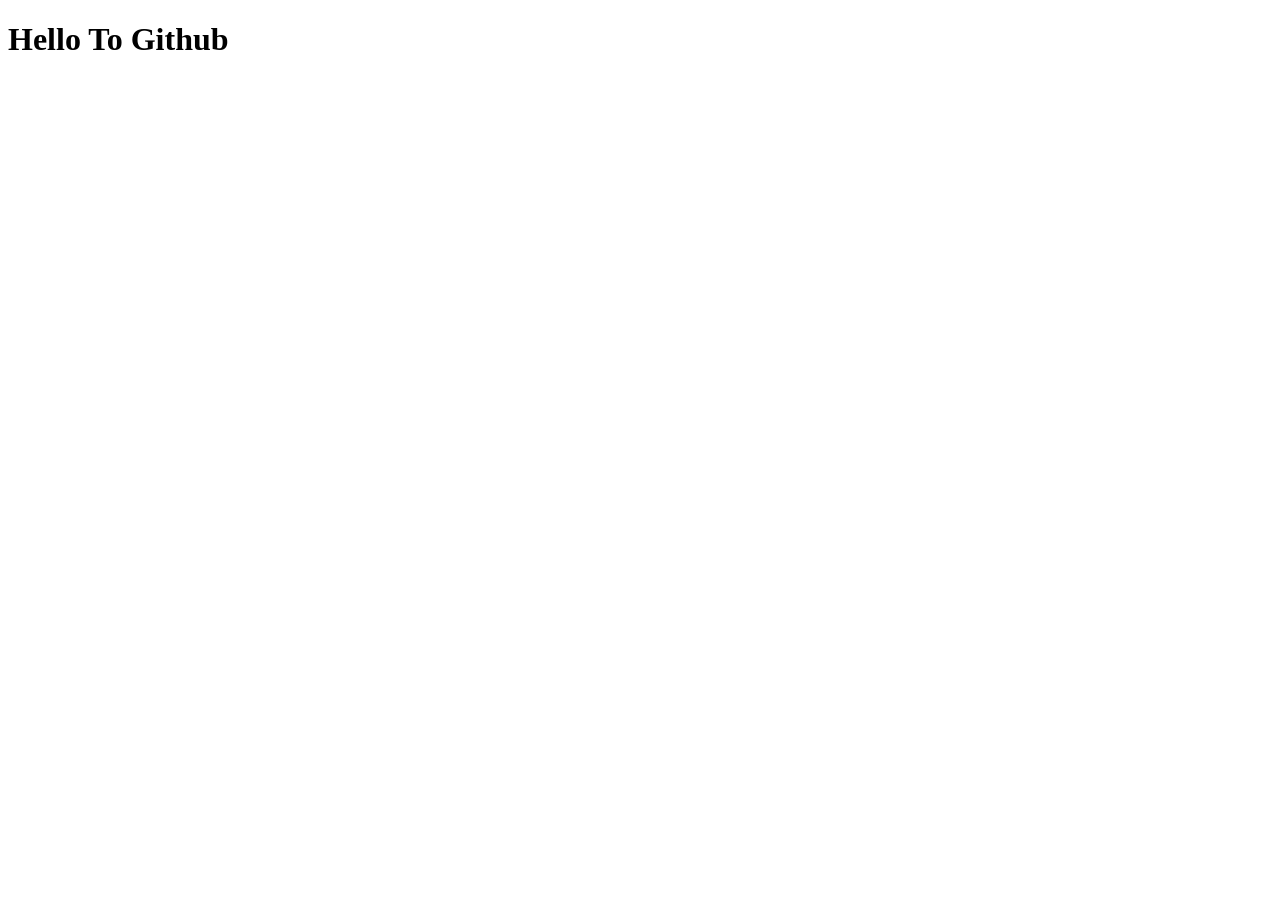
==== index.html @ 255a488f "Initial commit" ====
<!DOCTYPE html>
<html lang="en">
<head>
    <meta charset="UTF-8">
    <meta name="viewport" content="width=device-width, initial-scale=1.0">
    <title>Document</title>
</head>
<body>
    <h1>Hello To Github</h1>
</body>
</html>
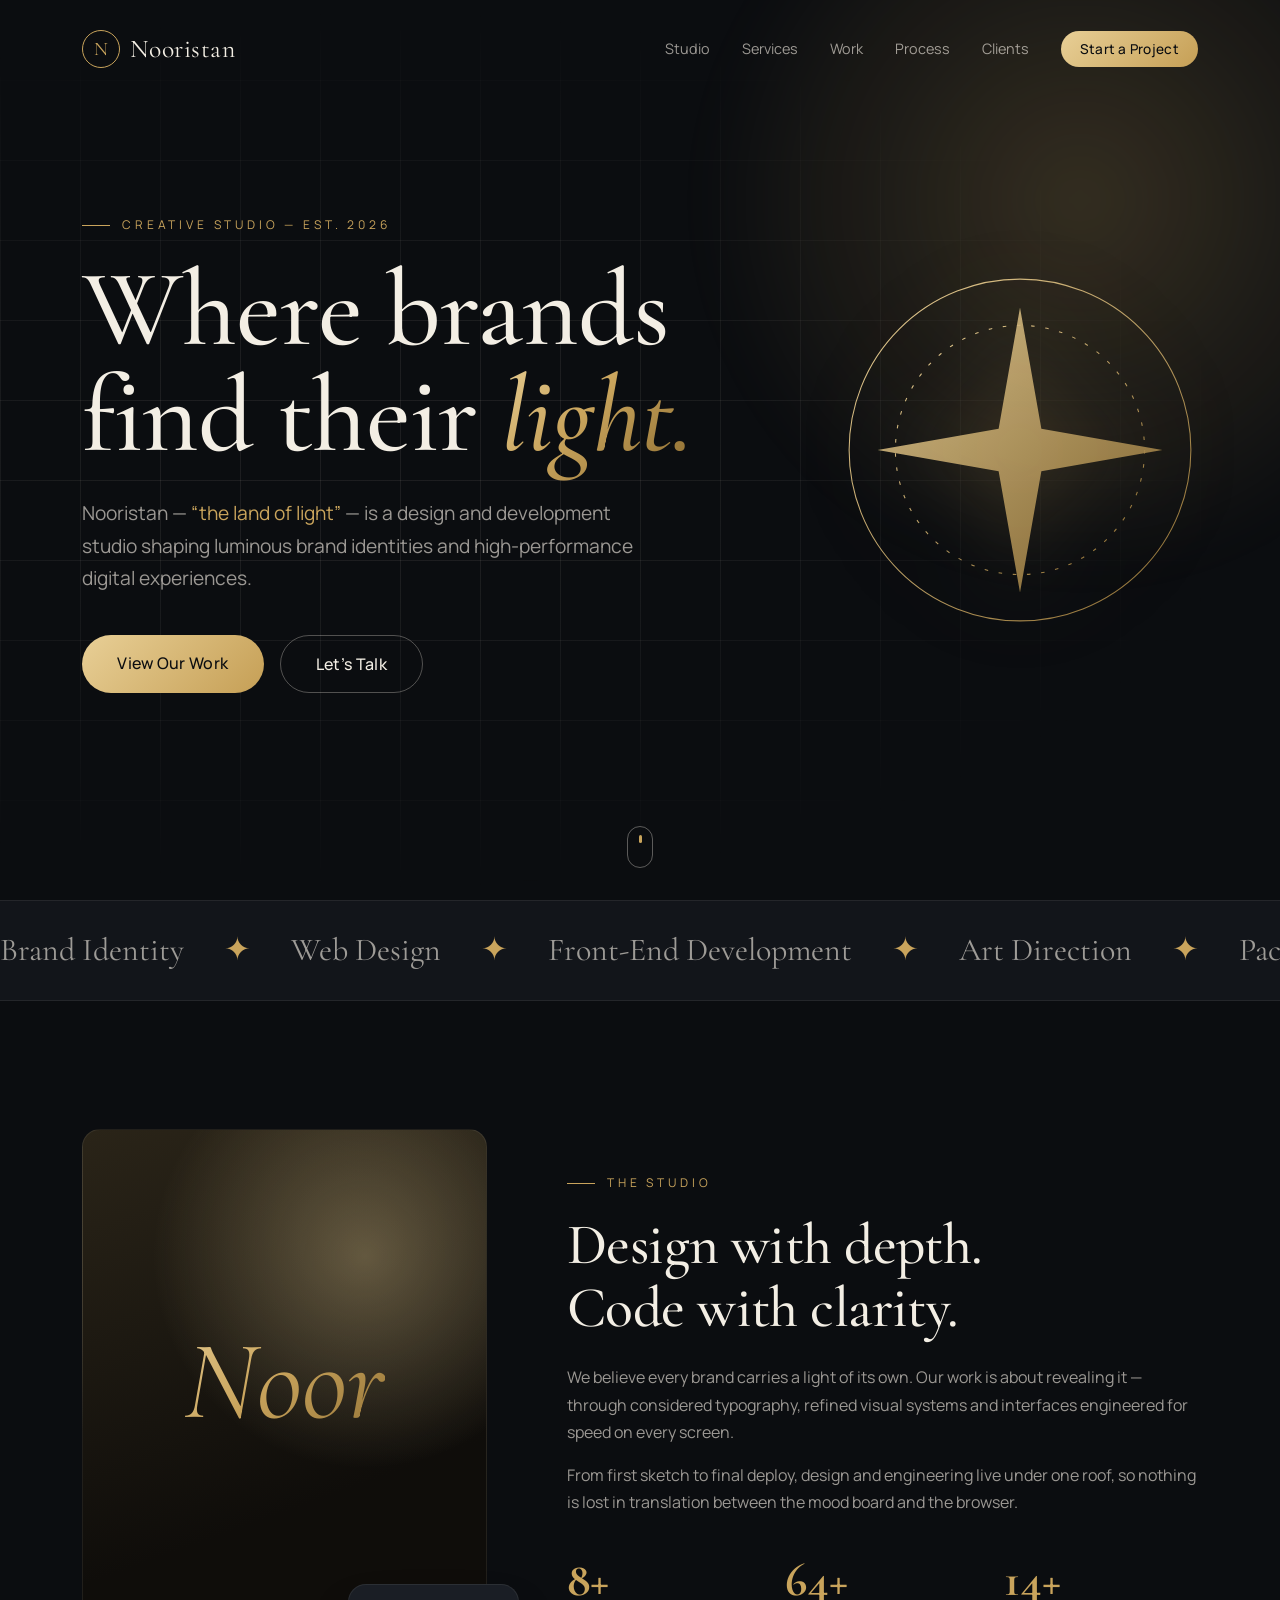
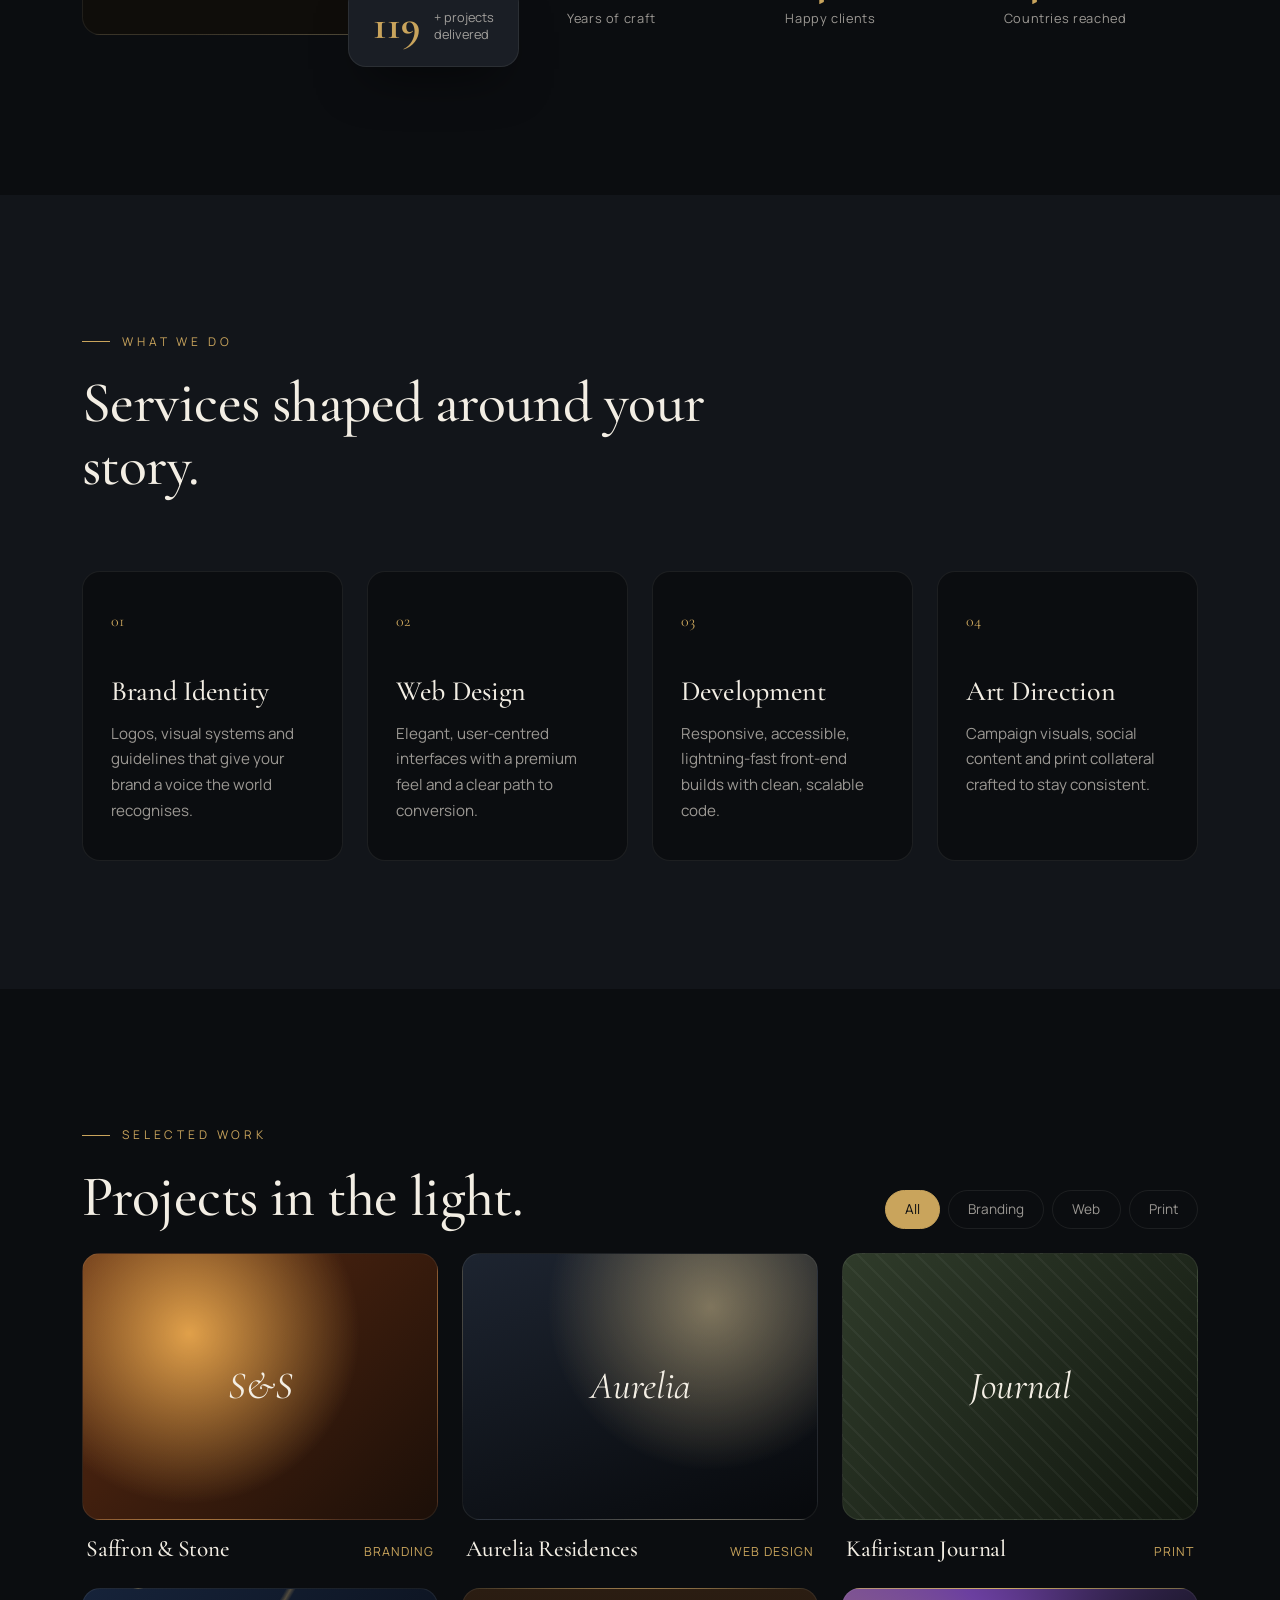
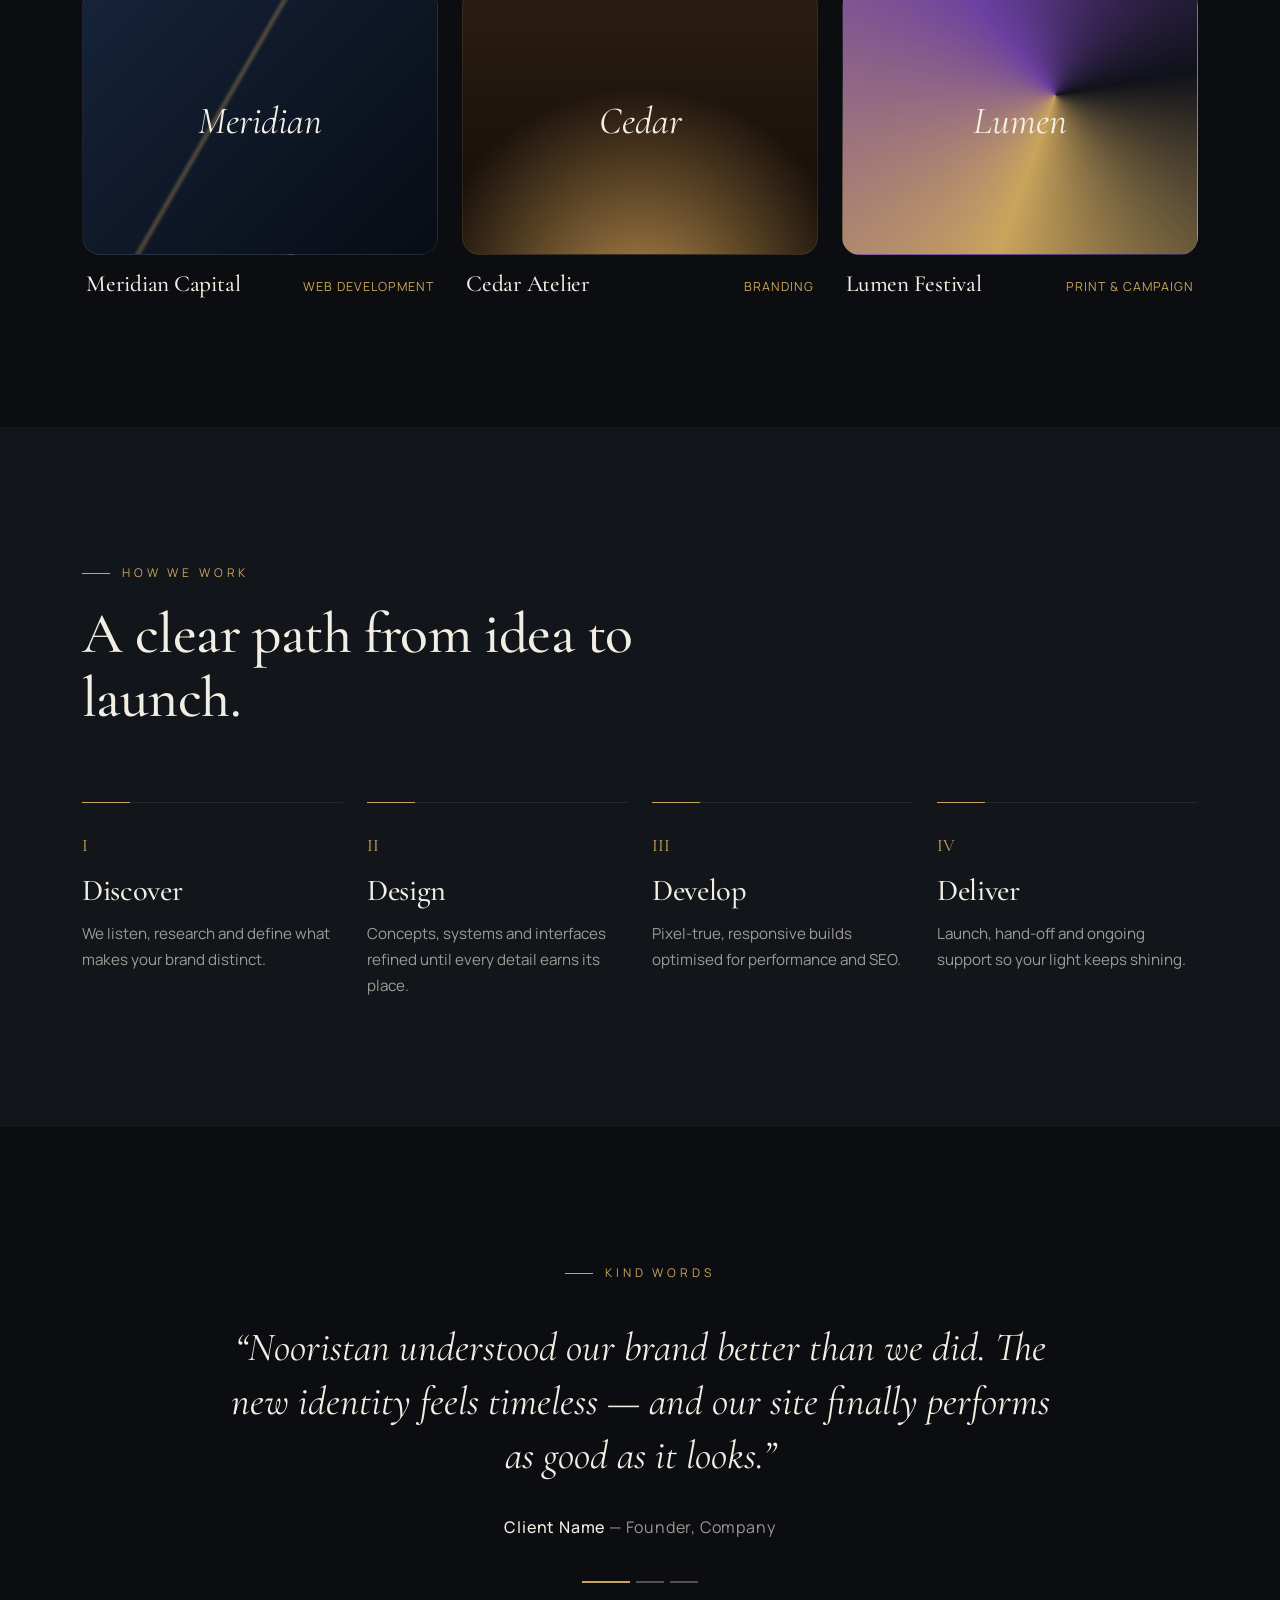
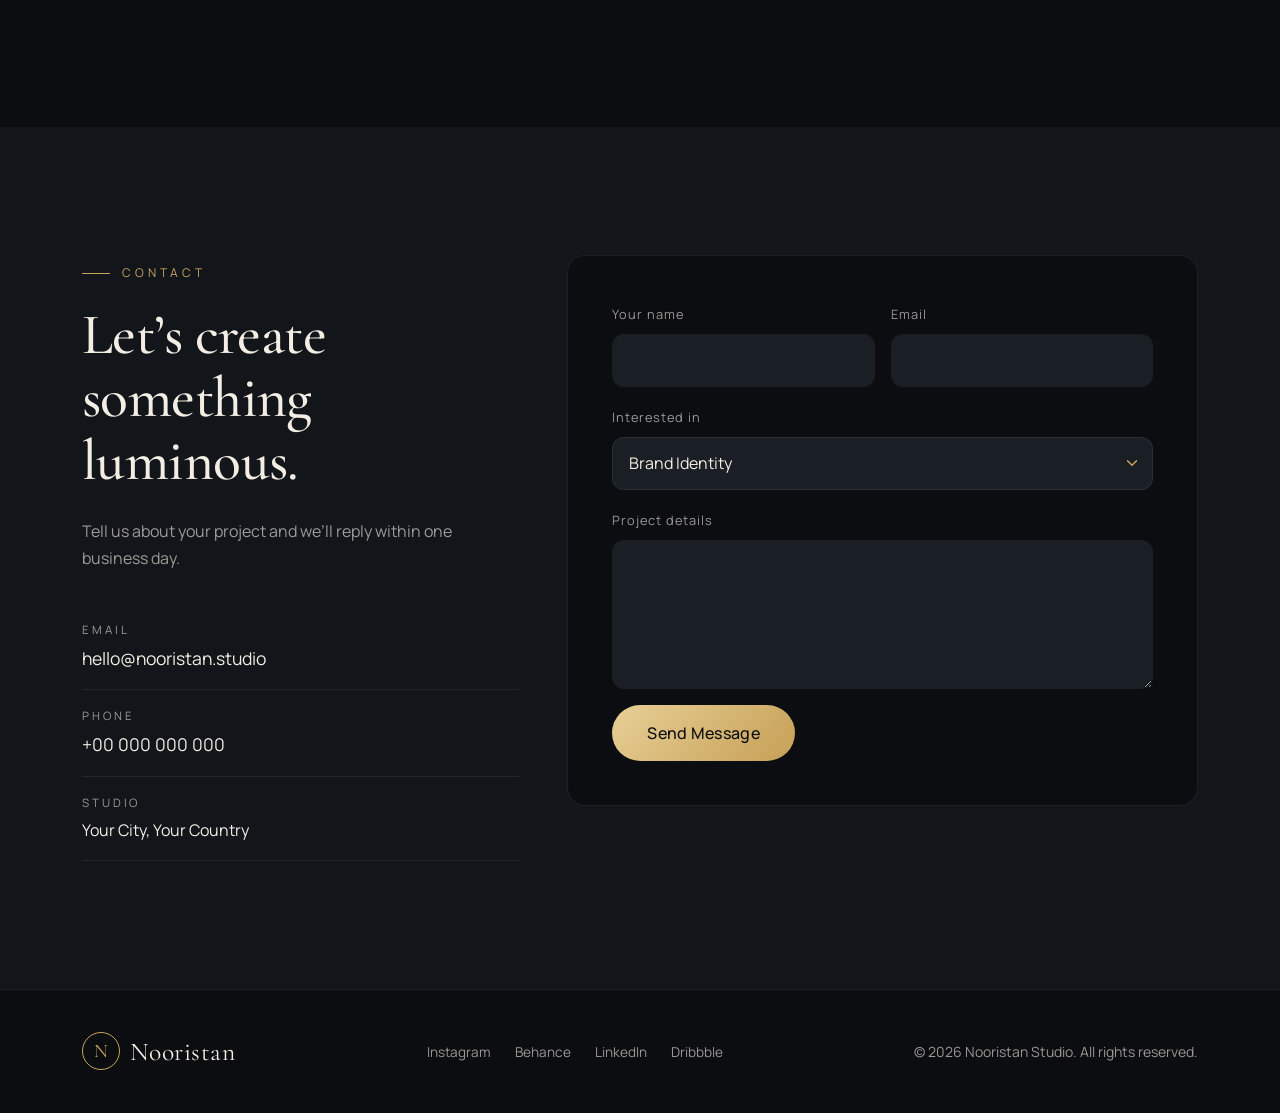
==== commit 84c95e21: "Build Nooristan creative studio portfolio site Dark luxury single-page portfolio using Bootstrap 5 a" ====
--- a/index.html
+++ b/index.html
@@ -1,11 +1,382 @@
 <!DOCTYPE html>
 <html lang="en">
 <head>
-    <meta charset="UTF-8">
-    <meta name="viewport" content="width=device-width, initial-scale=1.0">
-    <title>Document</title>
+  <meta charset="UTF-8">
+  <meta name="viewport" content="width=device-width, initial-scale=1.0">
+  <title>Nooristan — Creative Studio</title>
+  <meta name="description" content="Nooristan is a creative studio crafting brand identities, digital experiences and visual stories with light, precision and purpose.">
+  <meta name="theme-color" content="#0b0d10">
+
+  <link rel="preconnect" href="https://fonts.googleapis.com">
+  <link rel="preconnect" href="https://fonts.gstatic.com" crossorigin>
+  <link href="https://fonts.googleapis.com/css2?family=Cormorant+Garamond:ital,wght@0,400;0,500;0,600;1,400&family=Manrope:wght@300;400;500;600&display=swap" rel="stylesheet">
+  <link rel="stylesheet" href="https://cdn.jsdelivr.net/npm/bootstrap@5.3.3/dist/css/bootstrap.min.css">
+  <link rel="stylesheet" href="assets/css/style.css">
 </head>
-<body>
-    <h1>Hello To Github</h1>
+<body data-bs-spy="scroll" data-bs-target="#mainNav" data-bs-offset="90">
+
+  <!-- Preloader -->
+  <div class="preloader" aria-hidden="true">
+    <span class="preloader-mark">N</span>
+  </div>
+
+  <!-- Navigation -->
+  <nav id="mainNav" class="navbar navbar-expand-lg fixed-top">
+    <div class="container">
+      <a class="navbar-brand" href="#home">
+        <span class="brand-mark">N</span> Nooristan
+      </a>
+      <button class="navbar-toggler" type="button" data-bs-toggle="collapse" data-bs-target="#navMenu" aria-controls="navMenu" aria-expanded="false" aria-label="Toggle navigation">
+        <span class="toggler-line"></span>
+        <span class="toggler-line"></span>
+      </button>
+      <div class="collapse navbar-collapse" id="navMenu">
+        <ul class="navbar-nav ms-auto align-items-lg-center">
+          <li class="nav-item"><a class="nav-link" href="#about">Studio</a></li>
+          <li class="nav-item"><a class="nav-link" href="#services">Services</a></li>
+          <li class="nav-item"><a class="nav-link" href="#work">Work</a></li>
+          <li class="nav-item"><a class="nav-link" href="#process">Process</a></li>
+          <li class="nav-item"><a class="nav-link" href="#testimonials">Clients</a></li>
+          <li class="nav-item ms-lg-3"><a class="btn btn-gold btn-sm" href="#contact">Start a Project</a></li>
+        </ul>
+      </div>
+    </div>
+  </nav>
+
+  <!-- Hero -->
+  <header id="home" class="hero">
+    <div class="hero-glow"></div>
+    <div class="hero-grid"></div>
+    <div class="container position-relative">
+      <div class="row align-items-center min-vh-100 py-5">
+        <div class="col-lg-8">
+          <p class="eyebrow reveal">Creative Studio — Est. 2026</p>
+          <h1 class="hero-title reveal">
+            Where brands<br>
+            find their <em>light.</em>
+          </h1>
+          <p class="hero-lead reveal">
+            Nooristan — <span class="text-gold">“the land of light”</span> — is a design and development studio
+            shaping luminous brand identities and high-performance digital experiences.
+          </p>
+          <div class="d-flex flex-wrap gap-3 reveal">
+            <a href="#work" class="btn btn-gold btn-lg">View Our Work</a>
+            <a href="#contact" class="btn btn-outline-ivory btn-lg">Let’s Talk</a>
+          </div>
+        </div>
+        <div class="col-lg-4 d-none d-lg-block">
+          <div class="hero-emblem reveal">
+            <svg viewBox="0 0 200 200" aria-hidden="true">
+              <defs>
+                <linearGradient id="g1" x1="0" y1="0" x2="1" y2="1">
+                  <stop offset="0" stop-color="#e8cf96"/>
+                  <stop offset="1" stop-color="#8a6a2f"/>
+                </linearGradient>
+              </defs>
+              <circle cx="100" cy="100" r="96" fill="none" stroke="url(#g1)" stroke-width=".6"/>
+              <circle cx="100" cy="100" r="70" fill="none" stroke="url(#g1)" stroke-width=".6" stroke-dasharray="2 6"/>
+              <path d="M100 20 L112 88 L180 100 L112 112 L100 180 L88 112 L20 100 L88 88 Z" fill="url(#g1)" opacity=".9"/>
+            </svg>
+          </div>
+        </div>
+      </div>
+    </div>
+    <a href="#about" class="scroll-cue" aria-label="Scroll to studio section"><span></span></a>
+  </header>
+
+  <!-- Marquee -->
+  <div class="marquee" aria-hidden="true">
+    <div class="marquee-track">
+      <span>Brand Identity</span><span>✦</span><span>Web Design</span><span>✦</span><span>Front-End Development</span><span>✦</span>
+      <span>Art Direction</span><span>✦</span><span>Packaging</span><span>✦</span><span>UI Design</span><span>✦</span>
+      <span>Brand Identity</span><span>✦</span><span>Web Design</span><span>✦</span><span>Front-End Development</span><span>✦</span>
+      <span>Art Direction</span><span>✦</span><span>Packaging</span><span>✦</span><span>UI Design</span><span>✦</span>
+    </div>
+  </div>
+
+  <!-- About -->
+  <section id="about" class="section">
+    <div class="container">
+      <div class="row g-4 g-lg-5 align-items-center">
+        <div class="col-lg-5">
+          <div class="about-visual reveal">
+            <div class="about-frame">
+              <span class="about-word">Noor</span>
+            </div>
+            <div class="about-badge">
+              <strong data-count="120">0</strong><span>+ projects<br>delivered</span>
+            </div>
+          </div>
+        </div>
+        <div class="col-lg-7">
+          <p class="eyebrow reveal">The Studio</p>
+          <h2 class="section-title reveal">Design with depth.<br>Code with clarity.</h2>
+          <p class="text-muted-ivory reveal">
+            We believe every brand carries a light of its own. Our work is about revealing it — through
+            considered typography, refined visual systems and interfaces engineered for speed on every screen.
+          </p>
+          <p class="text-muted-ivory reveal">
+            From first sketch to final deploy, design and engineering live under one roof, so nothing is lost
+            in translation between the mood board and the browser.
+          </p>
+          <div class="row g-4 mt-2 stats">
+            <div class="col-4 reveal"><strong data-count="8">0</strong><span>Years of craft</span></div>
+            <div class="col-4 reveal"><strong data-count="65">0</strong><span>Happy clients</span></div>
+            <div class="col-4 reveal"><strong data-count="14">0</strong><span>Countries reached</span></div>
+          </div>
+        </div>
+      </div>
+    </div>
+  </section>
+
+  <!-- Services -->
+  <section id="services" class="section section-alt">
+    <div class="container">
+      <div class="row mb-5">
+        <div class="col-lg-7">
+          <p class="eyebrow reveal">What We Do</p>
+          <h2 class="section-title reveal">Services shaped around your story.</h2>
+        </div>
+      </div>
+      <div class="row g-4">
+        <div class="col-md-6 col-lg-3">
+          <article class="service-card reveal">
+            <span class="service-num">01</span>
+            <h3>Brand Identity</h3>
+            <p>Logos, visual systems and guidelines that give your brand a voice the world recognises.</p>
+          </article>
+        </div>
+        <div class="col-md-6 col-lg-3">
+          <article class="service-card reveal">
+            <span class="service-num">02</span>
+            <h3>Web Design</h3>
+            <p>Elegant, user-centred interfaces with a premium feel and a clear path to conversion.</p>
+          </article>
+        </div>
+        <div class="col-md-6 col-lg-3">
+          <article class="service-card reveal">
+            <span class="service-num">03</span>
+            <h3>Development</h3>
+            <p>Responsive, accessible, lightning-fast front-end builds with clean, scalable code.</p>
+          </article>
+        </div>
+        <div class="col-md-6 col-lg-3">
+          <article class="service-card reveal">
+            <span class="service-num">04</span>
+            <h3>Art Direction</h3>
+            <p>Campaign visuals, social content and print collateral crafted to stay consistent.</p>
+          </article>
+        </div>
+      </div>
+    </div>
+  </section>
+
+  <!-- Work / Portfolio -->
+  <section id="work" class="section">
+    <div class="container">
+      <div class="row align-items-end mb-4 g-3">
+        <div class="col-lg-6">
+          <p class="eyebrow reveal">Selected Work</p>
+          <h2 class="section-title reveal mb-0">Projects in the light.</h2>
+        </div>
+        <div class="col-lg-6">
+          <ul class="work-filter reveal" role="tablist">
+            <li><button class="active" data-filter="all">All</button></li>
+            <li><button data-filter="branding">Branding</button></li>
+            <li><button data-filter="web">Web</button></li>
+            <li><button data-filter="print">Print</button></li>
+          </ul>
+        </div>
+      </div>
+
+      <div class="row g-4 work-grid">
+        <div class="col-md-6 col-lg-4 work-item" data-category="branding">
+          <a href="#" class="work-card reveal" data-bs-toggle="modal" data-bs-target="#workModal"
+             data-title="Saffron &amp; Stone" data-cat="Branding" data-art="art-1"
+             data-desc="A full identity for a luxury spice house — gilded monogram, warm earth palette and packaging system.">
+            <div class="work-art art-1"><span>S&amp;S</span></div>
+            <div class="work-meta"><h3>Saffron &amp; Stone</h3><span>Branding</span></div>
+          </a>
+        </div>
+        <div class="col-md-6 col-lg-4 work-item" data-category="web">
+          <a href="#" class="work-card reveal" data-bs-toggle="modal" data-bs-target="#workModal"
+             data-title="Aurelia Residences" data-cat="Web Design" data-art="art-2"
+             data-desc="A dark-mode real-estate experience with cinematic scroll, booking flow and sub-second load times.">
+            <div class="work-art art-2"><span>Aurelia</span></div>
+            <div class="work-meta"><h3>Aurelia Residences</h3><span>Web Design</span></div>
+          </a>
+        </div>
+        <div class="col-md-6 col-lg-4 work-item" data-category="print">
+          <a href="#" class="work-card reveal" data-bs-toggle="modal" data-bs-target="#workModal"
+             data-title="Kafiristan Journal" data-cat="Print" data-art="art-3"
+             data-desc="Editorial design for a travel quarterly celebrating mountain cultures, cedar forests and craft.">
+            <div class="work-art art-3"><span>Journal</span></div>
+            <div class="work-meta"><h3>Kafiristan Journal</h3><span>Print</span></div>
+          </a>
+        </div>
+        <div class="col-md-6 col-lg-4 work-item" data-category="web">
+          <a href="#" class="work-card reveal" data-bs-toggle="modal" data-bs-target="#workModal"
+             data-title="Meridian Capital" data-cat="Web Development" data-art="art-4"
+             data-desc="A corporate site for an investment firm — data-rich, accessible and built on a reusable component system.">
+            <div class="work-art art-4"><span>Meridian</span></div>
+            <div class="work-meta"><h3>Meridian Capital</h3><span>Web Development</span></div>
+          </a>
+        </div>
+        <div class="col-md-6 col-lg-4 work-item" data-category="branding">
+          <a href="#" class="work-card reveal" data-bs-toggle="modal" data-bs-target="#workModal"
+             data-title="Cedar Atelier" data-cat="Branding" data-art="art-5"
+             data-desc="Identity and signage for a woodcraft atelier, inspired by hand-carved patterns from the valleys.">
+            <div class="work-art art-5"><span>Cedar</span></div>
+            <div class="work-meta"><h3>Cedar Atelier</h3><span>Branding</span></div>
+          </a>
+        </div>
+        <div class="col-md-6 col-lg-4 work-item" data-category="print">
+          <a href="#" class="work-card reveal" data-bs-toggle="modal" data-bs-target="#workModal"
+             data-title="Lumen Festival" data-cat="Print &amp; Campaign" data-art="art-6"
+             data-desc="Posters, tickets and outdoor campaign for a festival of light and music.">
+            <div class="work-art art-6"><span>Lumen</span></div>
+            <div class="work-meta"><h3>Lumen Festival</h3><span>Print &amp; Campaign</span></div>
+          </a>
+        </div>
+      </div>
+    </div>
+  </section>
+
+  <!-- Process -->
+  <section id="process" class="section section-alt">
+    <div class="container">
+      <div class="row mb-5">
+        <div class="col-lg-7">
+          <p class="eyebrow reveal">How We Work</p>
+          <h2 class="section-title reveal">A clear path from idea to launch.</h2>
+        </div>
+      </div>
+      <div class="row g-4 process">
+        <div class="col-sm-6 col-lg-3 reveal"><div class="process-step"><span>I</span><h3>Discover</h3><p>We listen, research and define what makes your brand distinct.</p></div></div>
+        <div class="col-sm-6 col-lg-3 reveal"><div class="process-step"><span>II</span><h3>Design</h3><p>Concepts, systems and interfaces refined until every detail earns its place.</p></div></div>
+        <div class="col-sm-6 col-lg-3 reveal"><div class="process-step"><span>III</span><h3>Develop</h3><p>Pixel-true, responsive builds optimised for performance and SEO.</p></div></div>
+        <div class="col-sm-6 col-lg-3 reveal"><div class="process-step"><span>IV</span><h3>Deliver</h3><p>Launch, hand-off and ongoing support so your light keeps shining.</p></div></div>
+      </div>
+    </div>
+  </section>
+
+  <!-- Testimonials -->
+  <section id="testimonials" class="section">
+    <div class="container">
+      <div class="row justify-content-center text-center">
+        <div class="col-lg-9">
+          <p class="eyebrow reveal">Kind Words</p>
+          <div id="quoteCarousel" class="carousel slide reveal" data-bs-ride="carousel" data-bs-interval="6000">
+            <div class="carousel-inner">
+              <div class="carousel-item active">
+                <blockquote class="quote">“Nooristan understood our brand better than we did. The new identity feels timeless — and our site finally performs as good as it looks.”</blockquote>
+                <p class="quote-author">Client Name <span>— Founder, Company</span></p>
+              </div>
+              <div class="carousel-item">
+                <blockquote class="quote">“Rare to find designers who also write such clean code. Every screen was polished, every deadline met.”</blockquote>
+                <p class="quote-author">Client Name <span>— Marketing Lead, Company</span></p>
+              </div>
+              <div class="carousel-item">
+                <blockquote class="quote">“From the first call to launch day, the process felt calm, considered and genuinely collaborative.”</blockquote>
+                <p class="quote-author">Client Name <span>— CEO, Company</span></p>
+              </div>
+            </div>
+            <div class="carousel-indicators position-static mt-4">
+              <button type="button" data-bs-target="#quoteCarousel" data-bs-slide-to="0" class="active" aria-current="true" aria-label="Testimonial 1"></button>
+              <button type="button" data-bs-target="#quoteCarousel" data-bs-slide-to="1" aria-label="Testimonial 2"></button>
+              <button type="button" data-bs-target="#quoteCarousel" data-bs-slide-to="2" aria-label="Testimonial 3"></button>
+            </div>
+          </div>
+        </div>
+      </div>
+    </div>
+  </section>
+
+  <!-- Contact -->
+  <section id="contact" class="section section-alt">
+    <div class="container">
+      <div class="row g-4 g-lg-5">
+        <div class="col-lg-5">
+          <p class="eyebrow reveal">Contact</p>
+          <h2 class="section-title reveal">Let’s create something luminous.</h2>
+          <p class="text-muted-ivory reveal">Tell us about your project and we’ll reply within one business day.</p>
+          <ul class="contact-list reveal">
+            <li><span>Email</span><a href="mailto:hello@nooristan.studio">hello@nooristan.studio</a></li>
+            <li><span>Phone</span><a href="tel:+000000000">+00 000 000 000</a></li>
+            <li><span>Studio</span>Your City, Your Country</li>
+          </ul>
+        </div>
+        <div class="col-lg-7">
+          <form id="contactForm" class="contact-form reveal" novalidate>
+            <div class="row g-3">
+              <div class="col-md-6">
+                <label for="name" class="form-label">Your name</label>
+                <input type="text" class="form-control" id="name" required>
+                <div class="invalid-feedback">Please enter your name.</div>
+              </div>
+              <div class="col-md-6">
+                <label for="email" class="form-label">Email</label>
+                <input type="email" class="form-control" id="email" required>
+                <div class="invalid-feedback">Please enter a valid email.</div>
+              </div>
+              <div class="col-12">
+                <label for="service" class="form-label">Interested in</label>
+                <select class="form-select" id="service">
+                  <option>Brand Identity</option>
+                  <option>Web Design &amp; Development</option>
+                  <option>Art Direction</option>
+                  <option>Something else</option>
+                </select>
+              </div>
+              <div class="col-12">
+                <label for="message" class="form-label">Project details</label>
+                <textarea class="form-control" id="message" rows="5" required></textarea>
+                <div class="invalid-feedback">Please share a few details.</div>
+              </div>
+              <div class="col-12 d-flex align-items-center gap-3 flex-wrap">
+                <button type="submit" class="btn btn-gold btn-lg">Send Message</button>
+                <span class="form-status" role="status"></span>
+              </div>
+            </div>
+          </form>
+        </div>
+      </div>
+    </div>
+  </section>
+
+  <!-- Footer -->
+  <footer class="footer">
+    <div class="container d-flex flex-column flex-md-row justify-content-between align-items-center gap-3">
+      <a class="navbar-brand" href="#home"><span class="brand-mark">N</span> Nooristan</a>
+      <ul class="social">
+        <li><a href="#" aria-label="Instagram">Instagram</a></li>
+        <li><a href="#" aria-label="Behance">Behance</a></li>
+        <li><a href="#" aria-label="LinkedIn">LinkedIn</a></li>
+        <li><a href="#" aria-label="Dribbble">Dribbble</a></li>
+      </ul>
+      <p class="mb-0 small">© <span id="year"></span> Nooristan Studio. All rights reserved.</p>
+    </div>
+  </footer>
+
+  <a href="#home" class="back-to-top" aria-label="Back to top">↑</a>
+
+  <!-- Project modal -->
+  <div class="modal fade" id="workModal" tabindex="-1" aria-labelledby="workModalTitle" aria-hidden="true">
+    <div class="modal-dialog modal-dialog-centered modal-lg">
+      <div class="modal-content">
+        <button type="button" class="btn-close btn-close-white" data-bs-dismiss="modal" aria-label="Close"></button>
+        <div class="work-art modal-art"><span></span></div>
+        <div class="modal-body p-4 p-md-5">
+          <p class="eyebrow mb-2" id="workModalCat"></p>
+          <h3 class="section-title h2" id="workModalTitle"></h3>
+          <p class="text-muted-ivory mb-0" id="workModalDesc"></p>
+        </div>
+      </div>
+    </div>
+  </div>
+
+  <script src="https://code.jquery.com/jquery-3.7.1.min.js"></script>
+  <script src="https://cdn.jsdelivr.net/npm/bootstrap@5.3.3/dist/js/bootstrap.bundle.min.js"></script>
+  <script src="assets/js/main.js"></script>
 </body>
-</html>+</html>
--- a/assets/css/style.css
+++ b/assets/css/style.css
@@ -0,0 +1,336 @@
+/* ==========================================================
+   Nooristan — Creative Studio
+   Design tokens
+   ========================================================== */
+:root {
+  --ink: #0b0d10;
+  --ink-2: #12151a;
+  --ink-3: #1a1e25;
+  --line: rgba(243, 238, 228, .08);
+  --ivory: #f3eee4;
+  --ivory-muted: rgba(243, 238, 228, .62);
+  --gold: #c9a45c;
+  --gold-light: #e8cf96;
+  --gold-dark: #8a6a2f;
+  --gold-grad: linear-gradient(135deg, var(--gold-light), var(--gold) 45%, var(--gold-dark));
+
+  --font-display: "Cormorant Garamond", Georgia, serif;
+  --font-body: "Manrope", system-ui, -apple-system, sans-serif;
+
+  --radius: 18px;
+  --ease: cubic-bezier(.22, 1, .36, 1);
+  --section-pad: clamp(5rem, 10vw, 8.5rem);
+}
+
+/* ---------- Base ---------- */
+html { scroll-behavior: smooth; }
+body {
+  background: var(--ink);
+  color: var(--ivory);
+  font-family: var(--font-body);
+  font-weight: 400;
+  line-height: 1.7;
+  overflow-x: hidden;
+  -webkit-font-smoothing: antialiased;
+}
+::selection { background: var(--gold); color: var(--ink); }
+a { color: var(--gold); text-decoration: none; transition: color .3s var(--ease); }
+a:hover { color: var(--gold-light); }
+h1, h2, h3 { font-family: var(--font-display); font-weight: 500; letter-spacing: -.01em; }
+
+.text-gold { color: var(--gold); }
+.text-muted-ivory { color: var(--ivory-muted); }
+
+.eyebrow {
+  font-size: .75rem;
+  letter-spacing: .32em;
+  text-transform: uppercase;
+  color: var(--gold);
+  margin-bottom: 1.25rem;
+  display: inline-flex;
+  align-items: center;
+  gap: .75rem;
+}
+.eyebrow::before { content: ""; width: 28px; height: 1px; background: var(--gold); }
+
+.section { padding: var(--section-pad) 0; position: relative; }
+.section-alt { background: var(--ink-2); }
+.section-title {
+  font-size: clamp(2.2rem, 4.5vw, 3.6rem);
+  line-height: 1.1;
+  margin-bottom: 1.5rem;
+}
+
+@media (max-width: 575.98px) { .container { padding-inline: 1rem; } }
+
+/* ---------- Buttons ---------- */
+.btn { border-radius: 100px; font-weight: 500; letter-spacing: .02em; padding: .8rem 1.8rem; transition: all .4s var(--ease); }
+.btn-sm { padding: .5rem 1.2rem; font-size: .85rem; }
+.btn-lg { padding: 1rem 2.2rem; font-size: 1rem; }
+.btn-gold { background: var(--gold-grad); color: var(--ink); border: 0; background-size: 200% 200%; }
+.btn-gold:hover, .btn-gold:focus-visible { color: var(--ink); background-position: 100% 100%; transform: translateY(-2px); box-shadow: 0 12px 30px -10px rgba(201, 164, 92, .55); }
+.btn-outline-ivory { border: 1px solid rgba(243, 238, 228, .3); color: var(--ivory); }
+.btn-outline-ivory:hover { border-color: var(--gold); color: var(--gold); }
+.btn:focus-visible { outline: 2px solid var(--gold-light); outline-offset: 3px; }
+
+/* ---------- Preloader ---------- */
+.preloader {
+  position: fixed; inset: 0; z-index: 2000;
+  background: var(--ink);
+  display: grid; place-items: center;
+  transition: opacity .6s var(--ease), visibility .6s;
+}
+.preloader.done { opacity: 0; visibility: hidden; }
+.preloader-mark {
+  font-family: var(--font-display); font-size: 4rem;
+  background: var(--gold-grad); -webkit-background-clip: text; background-clip: text; color: transparent;
+  animation: pulse 1.4s ease-in-out infinite;
+}
+@keyframes pulse { 50% { opacity: .35; transform: scale(.94); } }
+
+/* ---------- Navbar ---------- */
+.navbar { padding: 1.4rem 0; transition: all .4s var(--ease); }
+.navbar.scrolled {
+  padding: .8rem 0;
+  background: rgba(11, 13, 16, .82);
+  backdrop-filter: blur(14px);
+  -webkit-backdrop-filter: blur(14px);
+  border-bottom: 1px solid var(--line);
+}
+.navbar-brand {
+  font-family: var(--font-display); font-size: 1.6rem; color: var(--ivory) !important;
+  display: inline-flex; align-items: center; gap: .6rem; letter-spacing: .02em;
+}
+.brand-mark {
+  width: 38px; height: 38px; border-radius: 50%;
+  display: grid; place-items: center;
+  border: 1px solid var(--gold); color: var(--gold); font-size: 1.2rem;
+}
+.navbar .nav-link {
+  color: var(--ivory-muted); font-size: .9rem; padding: .5rem 1rem !important; position: relative;
+}
+.navbar .nav-link::after {
+  content: ""; position: absolute; left: 1rem; right: 1rem; bottom: .2rem; height: 1px;
+  background: var(--gold); transform: scaleX(0); transform-origin: left; transition: transform .4s var(--ease);
+}
+.navbar .nav-link:hover, .navbar .nav-link.active { color: var(--ivory); }
+.navbar .nav-link:hover::after, .navbar .nav-link.active::after { transform: scaleX(1); }
+.navbar-toggler { border: 0; padding: .5rem; box-shadow: none !important; }
+.toggler-line { display: block; width: 26px; height: 1.5px; background: var(--ivory); margin: 6px 0; transition: transform .35s var(--ease); }
+.navbar-toggler[aria-expanded="true"] .toggler-line:first-child { transform: translateY(3.75px) rotate(45deg); }
+.navbar-toggler[aria-expanded="true"] .toggler-line:last-child { transform: translateY(-3.75px) rotate(-45deg); }
+
+@media (max-width: 991.98px) {
+  .navbar-collapse {
+    background: var(--ink-2); border: 1px solid var(--line); border-radius: var(--radius);
+    padding: 1rem; margin-top: 1rem;
+  }
+  .navbar .nav-link::after { display: none; }
+  .navbar .btn { margin-top: .5rem; }
+}
+
+/* ---------- Hero ---------- */
+.hero { position: relative; overflow: hidden; }
+.hero-glow {
+  position: absolute; width: 900px; height: 900px; right: -250px; top: -250px;
+  background: radial-gradient(circle, rgba(201, 164, 92, .22), transparent 60%);
+  filter: blur(20px); pointer-events: none;
+}
+.hero-grid {
+  position: absolute; inset: 0; pointer-events: none;
+  background-image:
+    linear-gradient(var(--line) 1px, transparent 1px),
+    linear-gradient(90deg, var(--line) 1px, transparent 1px);
+  background-size: 80px 80px;
+  mask-image: radial-gradient(ellipse at 30% 50%, #000 20%, transparent 70%);
+  -webkit-mask-image: radial-gradient(ellipse at 30% 50%, #000 20%, transparent 70%);
+}
+.hero-title {
+  font-size: clamp(3rem, 8.5vw, 7rem);
+  line-height: .98; margin-bottom: 1.75rem;
+}
+.hero-title em {
+  font-style: italic;
+  background: var(--gold-grad); -webkit-background-clip: text; background-clip: text; color: transparent;
+}
+.hero-lead { font-size: clamp(1rem, 1.6vw, 1.2rem); color: var(--ivory-muted); max-width: 560px; margin-bottom: 2.5rem; }
+.hero-emblem svg { width: 100%; animation: spin 60s linear infinite; filter: drop-shadow(0 0 40px rgba(201, 164, 92, .25)); }
+@keyframes spin { to { transform: rotate(360deg); } }
+
+.scroll-cue {
+  position: absolute; left: 50%; bottom: 2rem; transform: translateX(-50%);
+  width: 26px; height: 42px; border: 1px solid rgba(243, 238, 228, .35); border-radius: 20px;
+}
+.scroll-cue span {
+  position: absolute; left: 50%; top: 8px; width: 3px; height: 8px; margin-left: -1.5px;
+  background: var(--gold); border-radius: 2px; animation: cue 1.8s var(--ease) infinite;
+}
+@keyframes cue { 0% { opacity: 0; transform: translateY(0); } 40% { opacity: 1; } 100% { opacity: 0; transform: translateY(14px); } }
+
+/* ---------- Marquee ---------- */
+.marquee { border-block: 1px solid var(--line); overflow: hidden; padding: 1.4rem 0; background: var(--ink-2); }
+.marquee-track { display: flex; gap: 2.5rem; width: max-content; animation: marquee 40s linear infinite; }
+.marquee-track span { font-family: var(--font-display); font-size: clamp(1.4rem, 2.5vw, 2rem); white-space: nowrap; color: var(--ivory-muted); }
+.marquee-track span:nth-child(even) { color: var(--gold); }
+@keyframes marquee { to { transform: translateX(-50%); } }
+
+/* ---------- About ---------- */
+.about-visual { position: relative; padding: 0 2rem 2rem 0; }
+.about-frame {
+  aspect-ratio: 4 / 5; border-radius: var(--radius); overflow: hidden; position: relative;
+  background:
+    radial-gradient(circle at 70% 25%, rgba(232, 207, 150, .35), transparent 45%),
+    linear-gradient(160deg, #2a2418, #0f0d0a 70%);
+  display: grid; place-items: center;
+  border: 1px solid var(--line);
+}
+.about-word {
+  font-family: var(--font-display); font-style: italic; font-size: clamp(4rem, 10vw, 7rem);
+  background: var(--gold-grad); -webkit-background-clip: text; background-clip: text; color: transparent;
+}
+.about-badge {
+  position: absolute; right: 0; bottom: 0;
+  background: var(--ink-3); border: 1px solid var(--line); border-radius: var(--radius);
+  padding: 1.25rem 1.5rem; display: flex; align-items: center; gap: .9rem;
+  box-shadow: 0 25px 50px -20px rgba(0, 0, 0, .6);
+}
+.about-badge strong { font-family: var(--font-display); font-size: 2.6rem; color: var(--gold); line-height: 1; }
+.about-badge span { font-size: .8rem; color: var(--ivory-muted); line-height: 1.3; }
+.stats strong { display: block; font-family: var(--font-display); font-size: clamp(2.2rem, 4vw, 3rem); color: var(--gold); line-height: 1; }
+.stats strong::after { content: "+"; }
+.stats span { font-size: .8rem; color: var(--ivory-muted); letter-spacing: .05em; }
+
+/* ---------- Services ---------- */
+.service-card {
+  height: 100%; padding: 2.25rem 1.75rem; border-radius: var(--radius);
+  border: 1px solid var(--line); background: var(--ink);
+  position: relative; overflow: hidden; transition: transform .5s var(--ease), border-color .5s var(--ease);
+}
+.service-card::before {
+  content: ""; position: absolute; inset: 0; background: var(--gold-grad); opacity: 0; transition: opacity .5s var(--ease);
+  mask: linear-gradient(#000 0 0) content-box, linear-gradient(#000 0 0);
+  -webkit-mask: linear-gradient(#000 0 0) content-box, linear-gradient(#000 0 0);
+  mask-composite: exclude; -webkit-mask-composite: xor;
+  padding: 1px; border-radius: inherit;
+}
+.service-card:hover { transform: translateY(-6px); border-color: transparent; }
+.service-card:hover::before { opacity: 1; }
+.service-num { font-family: var(--font-display); font-size: 1rem; color: var(--gold); display: block; margin-bottom: 2.5rem; }
+.service-card h3 { font-size: 1.75rem; margin-bottom: .75rem; }
+.service-card p { color: var(--ivory-muted); font-size: .95rem; margin: 0; }
+
+/* ---------- Work ---------- */
+.work-filter { list-style: none; padding: 0; margin: 0; display: flex; flex-wrap: wrap; gap: .5rem; justify-content: flex-start; }
+@media (min-width: 992px) { .work-filter { justify-content: flex-end; } }
+.work-filter button {
+  background: transparent; border: 1px solid var(--line); color: var(--ivory-muted);
+  border-radius: 100px; padding: .45rem 1.2rem; font-size: .85rem; transition: all .3s var(--ease);
+}
+.work-filter button:hover { color: var(--ivory); border-color: rgba(243, 238, 228, .3); }
+.work-filter button.active { background: var(--gold); border-color: var(--gold); color: var(--ink); }
+
+.work-item { transition: opacity .4s var(--ease), transform .4s var(--ease); }
+.work-item.is-hidden { display: none; }
+.work-card { display: block; color: var(--ivory); }
+.work-card:hover { color: var(--ivory); }
+.work-art {
+  aspect-ratio: 4 / 3; border-radius: var(--radius); overflow: hidden; position: relative;
+  display: grid; place-items: center; border: 1px solid var(--line);
+}
+.work-art span {
+  font-family: var(--font-display); font-size: clamp(1.8rem, 3vw, 2.4rem); font-style: italic;
+  color: var(--ivory); position: relative; z-index: 1; transition: transform .6s var(--ease);
+}
+.work-art::after {
+  content: "View Project →"; position: absolute; left: 1.25rem; bottom: 1.1rem; z-index: 1;
+  font-size: .8rem; letter-spacing: .1em; color: var(--ivory);
+  opacity: 0; transform: translateY(10px); transition: all .5s var(--ease);
+}
+.work-card:hover .work-art span { transform: scale(1.08); }
+.work-card:hover .work-art::after { opacity: 1; transform: none; }
+.work-meta { display: flex; justify-content: space-between; align-items: baseline; padding: 1rem .25rem 0; gap: 1rem; }
+.work-meta h3 { font-size: 1.45rem; margin: 0; }
+.work-meta span { font-size: .78rem; color: var(--gold); letter-spacing: .08em; text-transform: uppercase; white-space: nowrap; }
+
+/* Placeholder art — replace with <img> when real project shots are ready */
+.art-1 { background: radial-gradient(circle at 30% 30%, #e0a04a, transparent 55%), linear-gradient(135deg, #5a2a12, #1c0f08); }
+.art-2 { background: radial-gradient(circle at 70% 20%, rgba(232, 207, 150, .5), transparent 50%), linear-gradient(160deg, #1d2430, #07090c); }
+.art-3 { background: repeating-linear-gradient(45deg, rgba(255, 255, 255, .04) 0 2px, transparent 2px 14px), linear-gradient(135deg, #2f3b2a, #121810); }
+.art-4 { background: linear-gradient(120deg, transparent 40%, rgba(201, 164, 92, .35) 41%, transparent 42%), linear-gradient(135deg, #16233a, #080c14); }
+.art-5 { background: radial-gradient(circle at 50% 120%, #b58a4c, transparent 60%), linear-gradient(180deg, #2b1d12, #120c07); }
+.art-6 { background: conic-gradient(from 200deg at 60% 40%, #c9a45c, #6b3fa0, #10121a, #c9a45c); }
+
+/* ---------- Process ---------- */
+.process-step { border-top: 1px solid var(--line); padding-top: 1.75rem; position: relative; height: 100%; }
+.process-step::before {
+  content: ""; position: absolute; top: -1px; left: 0; width: 48px; height: 1px; background: var(--gold);
+  transition: width .6s var(--ease);
+}
+.process-step:hover::before { width: 100%; }
+.process-step span { font-family: var(--font-display); color: var(--gold); font-size: 1.1rem; }
+.process-step h3 { font-size: 1.9rem; margin: .75rem 0; }
+.process-step p { color: var(--ivory-muted); font-size: .95rem; margin: 0; }
+
+/* ---------- Testimonials ---------- */
+.quote {
+  font-family: var(--font-display); font-style: italic;
+  font-size: clamp(1.5rem, 3.2vw, 2.5rem); line-height: 1.35; margin: 1rem 0 2rem;
+}
+.quote-author { font-weight: 500; letter-spacing: .05em; }
+.quote-author span { color: var(--ivory-muted); font-weight: 400; }
+.carousel-indicators [data-bs-target] {
+  width: 28px; height: 2px; background: var(--ivory); opacity: .3; border: 0; transition: all .4s var(--ease);
+}
+.carousel-indicators .active { background: var(--gold); opacity: 1; width: 48px; }
+
+/* ---------- Contact ---------- */
+.contact-list { list-style: none; padding: 0; margin: 2rem 0 0; }
+.contact-list li { display: flex; flex-direction: column; padding: 1rem 0; border-bottom: 1px solid var(--line); }
+.contact-list span { font-size: .72rem; letter-spacing: .25em; text-transform: uppercase; color: var(--ivory-muted); margin-bottom: .25rem; }
+.contact-list a { color: var(--ivory); font-size: 1.1rem; }
+.contact-list a:hover { color: var(--gold); }
+
+.contact-form { background: var(--ink); border: 1px solid var(--line); border-radius: var(--radius); padding: clamp(1.5rem, 4vw, 2.75rem); }
+.form-label { font-size: .8rem; letter-spacing: .08em; color: var(--ivory-muted); }
+.form-control, .form-select {
+  background-color: var(--ink-3); border: 1px solid var(--line); color: var(--ivory);
+  border-radius: 12px; padding: .85rem 1rem;
+}
+.form-select { background-image: url("data:image/svg+xml,%3csvg xmlns='http://www.w3.org/2000/svg' viewBox='0 0 16 16'%3e%3cpath fill='none' stroke='%23c9a45c' stroke-linecap='round' stroke-linejoin='round' stroke-width='2' d='m2 5 6 6 6-6'/%3e%3c/svg%3e"); }
+.form-select option { background: var(--ink-3); }
+.form-control:focus, .form-select:focus {
+  background-color: var(--ink-3); color: var(--ivory); border-color: var(--gold);
+  box-shadow: 0 0 0 .2rem rgba(201, 164, 92, .18);
+}
+.form-status { font-size: .9rem; color: var(--gold); }
+
+/* ---------- Footer ---------- */
+.footer { padding: 2.5rem 0; border-top: 1px solid var(--line); color: var(--ivory-muted); }
+.social { list-style: none; display: flex; flex-wrap: wrap; justify-content: center; gap: 1.5rem; padding: 0; margin: 0; }
+.social a { color: var(--ivory-muted); font-size: .85rem; }
+.social a:hover { color: var(--gold); }
+
+.back-to-top {
+  position: fixed; right: 1.25rem; bottom: 1.25rem; z-index: 1000;
+  width: 46px; height: 46px; border-radius: 50%; display: grid; place-items: center;
+  background: var(--gold-grad); color: var(--ink); font-size: 1.1rem;
+  opacity: 0; visibility: hidden; transform: translateY(10px); transition: all .4s var(--ease);
+}
+.back-to-top.show { opacity: 1; visibility: visible; transform: none; }
+.back-to-top:hover { color: var(--ink); transform: translateY(-3px); }
+
+/* ---------- Modal ---------- */
+.modal-content { background: var(--ink-2); color: var(--ivory); border: 1px solid var(--line); border-radius: var(--radius); overflow: hidden; }
+.modal-content .btn-close { position: absolute; top: 1rem; right: 1rem; z-index: 2; }
+.modal-art { border: 0; border-radius: 0; aspect-ratio: 16 / 8; }
+.modal-art::after { display: none; }
+.modal-backdrop.show { opacity: .8; }
+
+/* ---------- Scroll reveal ---------- */
+.js .reveal { opacity: 0; transform: translateY(30px); transition: opacity 1s var(--ease), transform 1s var(--ease); }
+.js .reveal.in-view { opacity: 1; transform: none; }
+
+@media (prefers-reduced-motion: reduce) {
+  *, *::before, *::after { animation: none !important; transition: none !important; scroll-behavior: auto !important; }
+  .js .reveal { opacity: 1; transform: none; }
+}
